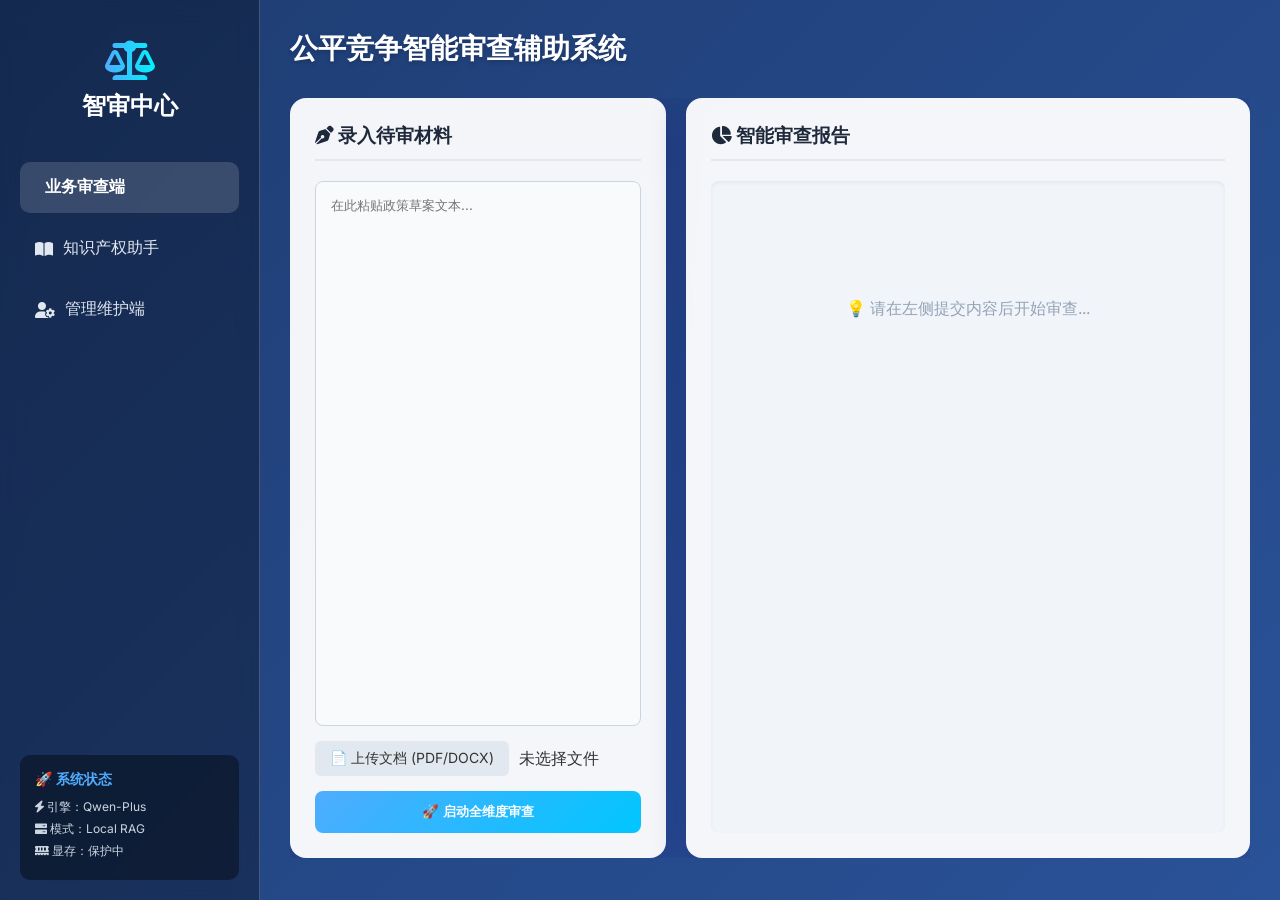
==== templates/index.html @ 761a1062 "initial commit" ====
<!DOCTYPE html>
<html lang="zh-CN">
<head>
    <meta charset="UTF-8">
    <meta name="viewport" content="width=device-width, initial-scale=1.0">
    <title>公平竞争智能审查系统</title>
    <link href="https://cdnjs.cloudflare.com/ajax/libs/font-awesome/6.0.0/css/all.min.css" rel="stylesheet">
    <link rel="stylesheet" href="/static/css/style.css">
</head>
<body>

    <div class="app-container">
        <aside class="sidebar">
            <div class="logo-area">
                <i class="fa-solid fa-scale-balanced"></i>
                <h2>智审中心</h2>
            </div>

            <nav class="nav-menu">
                <button class="nav-item active" onclick="switchTab('audit-panel')">
                    <i class="fa-solid fa-shield-halved"></i> 业务审查端
                </button>
                <button class="nav-item" onclick="switchTab('ip-panel')">
                    <i class="fa-solid fa-book-open"></i> 知识产权助手
                </button>
                <button class="nav-item" onclick="switchTab('admin-panel')">
                    <i class="fa-solid fa-user-gear"></i> 管理维护端
                </button>
            </nav>

            <div class="status-card">
                <h3>🚀 系统状态</h3>
                <p><i class="fa-solid fa-bolt"></i> 引擎：Qwen-Plus</p>
                <p><i class="fa-solid fa-server"></i> 模式：Local RAG</p>
                <p><i class="fa-solid fa-memory"></i> 显存：保护中</p>
            </div>
        </aside>

        <main class="main-content">
            <header>
                <h1>公平竞争智能审查辅助系统</h1>
            </header>

            <section id="audit-panel" class="panel active">
                <div class="split-view">
                    <div class="card input-card">
                        <h3><i class="fa-solid fa-pen-nib"></i> 录入待审材料</h3>
                        <textarea id="audit-text" placeholder="在此粘贴政策草案文本..."></textarea>
                        <div class="file-upload-wrapper">
                            <label for="audit-file">📄 上传文档 (PDF/DOCX)</label>
                            <input type="file" id="audit-file" accept=".pdf,.docx">
                            <span id="file-name-display">未选择文件</span>
                        </div>
                        <button class="action-btn" onclick="startAudit()">🚀 启动全维度审查</button>
                    </div>

                    <div class="card output-card">
                        <h3><i class="fa-solid fa-chart-pie"></i> 智能审查报告</h3>
                        <div id="audit-result" class="result-box">
                            <div class="placeholder-text">💡 请在左侧提交内容后开始审查...</div>
                        </div>
                    </div>
                </div>
            </section>

            <section id="ip-panel" class="panel">
                <div class="card chat-card">
                    <h3><i class="fa-solid fa-comments"></i> 知识产权 AI 顾问</h3>
                    <div id="chat-history" class="chat-box"></div>
                    <div class="chat-input-area">
                        <input type="text" id="ip-query" placeholder="输入专利或商标疑问...">
                        <button onclick="sendIpQuery()"><i class="fa-solid fa-paper-plane"></i></button>
                    </div>
                </div>
            </section>

            <section id="admin-panel" class="panel">
                <div id="login-view" class="card login-card">
                    <h3>🔐 管理员验证</h3>
                    <input type="password" id="admin-pwd" placeholder="请输入管理员密码">
                    <button class="action-btn" onclick="adminLogin()">解锁权限</button>
                </div>

                <div id="admin-view" class="split-view hidden">
                    <div class="card admin-card-layout">
                        <h3>📥 规则库更新</h3>

                        <div id="drop-area" class="upload-zone">
                            <i class="fa-solid fa-cloud-arrow-up"></i>
                            <p>点击此处 或 将文件拖拽至此</p>
                            <p class="sub-text">支持 .txt .pdf .docx</p>
                            <input type="file" id="rule-files" multiple hidden>
                        </div>

                        <div id="file-preview" class="file-preview-list"></div>

                        <button class="action-btn bottom-btn" onclick="uploadRules()">开始向量化入库</button>
                    </div>

                    <div class="card">
                        <h3>📂 现有规则清单</h3>
                        <ul id="rule-list" class="list-group">
                            </ul>
                    </div>
                </div>
            </section>
        </main>
    </div>

    <script src="/static/js/script.js"></script>
</body>
</html>
---- static/css/style.css ----
@import url('https://fonts.googleapis.com/css2?family=Inter:wght@300;400;600;800&display=swap');

:root {
    --primary-color: #4facfe;
    --secondary-color: #00f2fe;
    --glass-bg: rgba(255, 255, 255, 0.1);
    --glass-border: rgba(255, 255, 255, 0.2);
    --text-light: #ffffff;
    --text-dim: #e2e8f0;
    --card-bg: rgba(255, 255, 255, 0.95);
    --card-shadow: 0 8px 32px 0 rgba(31, 38, 135, 0.37);
}

* {
    box-sizing: border-box;
    margin: 0;
    padding: 0;
}

body {
    font-family: 'Inter', sans-serif;
    /* 核心背景：深邃科技蓝渐变 */
    background: linear-gradient(135deg, #1e3c72 0%, #2a5298 100%);
    height: 100vh;
    color: #333;
    overflow: hidden;
}

/* 布局容器 */
.app-container {
    display: flex;
    height: 100vh;
    width: 100vw;
}

/* --- 侧边栏 --- */
.sidebar {
    width: 260px;
    background: rgba(0, 0, 0, 0.3);
    backdrop-filter: blur(10px);
    border-right: 1px solid var(--glass-border);
    padding: 20px;
    display: flex;
    flex-direction: column;
    color: white;
}

.logo-area {
    text-align: center;
    margin-bottom: 40px;
    padding-top: 20px;
}

.logo-area i {
    font-size: 40px;
    background: linear-gradient(to right, var(--primary-color), var(--secondary-color));
    -webkit-background-clip: text;
    -webkit-text-fill-color: transparent;
    margin-bottom: 10px;
}

.nav-menu {
    flex: 1;
}

.nav-item {
    width: 100%;
    background: transparent;
    border: none;
    color: var(--text-dim);
    padding: 15px;
    text-align: left;
    font-size: 16px;
    cursor: pointer;
    border-radius: 10px;
    transition: all 0.3s;
    margin-bottom: 10px;
    display: flex;
    align-items: center;
    gap: 10px;
}

.nav-item:hover, .nav-item.active {
    background: rgba(255, 255, 255, 0.15);
    color: white;
    font-weight: 600;
}

.status-card {
    background: rgba(0, 0, 0, 0.4);
    padding: 15px;
    border-radius: 10px;
    font-size: 12px;
    color: #cbd5e1;
}

.status-card h3 {
    margin-bottom: 10px;
    color: var(--primary-color);
}

.status-card p {
    margin-bottom: 5px;
}

/* --- 主内容区 --- */
.main-content {
    flex: 1;
    padding: 30px;
    overflow-y: auto;
    position: relative;
}

header h1 {
    color: white;
    font-size: 28px;
    margin-bottom: 30px;
    text-shadow: 0 2px 4px rgba(0,0,0,0.2);
}

/* 面板切换逻辑 */
.panel {
    display: none;
    animation: fadeIn 0.5s ease;
}

.panel.active {
    display: block;
}

@keyframes fadeIn {
    from { opacity: 0; transform: translateY(10px); }
    to { opacity: 1; transform: translateY(0); }
}

/* --- 卡片通用样式 --- */
.card {
    background: var(--card-bg);
    border-radius: 16px;
    padding: 25px;
    box-shadow: var(--card-shadow);
    display: flex;
    flex-direction: column;
    /* 关键修复：卡片填满父容器，且不允许内容撑大卡片 */
    height: 100%;
    overflow: hidden;
}

.card h3 {
    margin-bottom: 20px;
    color: #1e293b;
    border-bottom: 2px solid #e2e8f0;
    padding-bottom: 10px;
    flex-shrink: 0; /* 防止标题被压缩 */
}

/* --- 业务审查界面 --- */
.split-view {
    display: grid;
    grid-template-columns: 4fr 6fr;
    gap: 20px;
    /* 关键修复：定死高度，留出顶部空间 (100vh - 头部高度) */
    height: calc(100vh - 140px);
    overflow: hidden;
}

/* 左侧输入区修复 */
.input-card textarea {
    width: 100%;
    flex: 1; /* 自动填满剩余高度 */
    border: 1px solid #cbd5e1;
    border-radius: 8px;
    padding: 15px;
    font-family: inherit;
    resize: none; /* 禁止拖动大小 */
    margin-bottom: 15px;
    background: #f8fafc;
    overflow-y: auto; /* 开启滚动 */
}

textarea:focus {
    outline: 2px solid var(--primary-color);
}

.file-upload-wrapper {
    margin-bottom: 15px;
    display: flex;
    align-items: center;
    gap: 10px;
    flex-shrink: 0;
}

input[type="file"] {
    display: none;
}

label[for="audit-file"] {
    background: #e2e8f0;
    padding: 8px 15px;
    border-radius: 6px;
    cursor: pointer;
    font-size: 14px;
    transition: background 0.2s;
}

label[for="audit-file"]:hover {
    background: #cbd5e1;
}

.action-btn {
    background: linear-gradient(135deg, var(--primary-color), #00c6ff);
    color: white;
    border: none;
    padding: 12px;
    border-radius: 8px;
    font-weight: 600;
    cursor: pointer;
    transition: transform 0.2s;
    width: 100%;
    flex-shrink: 0;
}

.action-btn:hover {
    transform: translateY(-2px);
    box-shadow: 0 4px 12px rgba(79, 172, 254, 0.4);
}

.action-btn:disabled {
    background: #cbd5e1;
    cursor: not-allowed;
    transform: none;
}

/* 右侧结果框修复 */
.result-box {
    flex: 1; /* 自动填满剩余高度 */
    overflow-y: auto; /* 关键：开启内部滚动 */
    line-height: 1.6;
    color: #334155;
    background: #f1f5f9;
    padding: 15px;
    border-radius: 8px;
    box-shadow: inset 0 2px 4px rgba(0,0,0,0.05);
}

.placeholder-text {
    text-align: center;
    color: #94a3b8;
    margin-top: 100px;
}

/* --- 聊天窗口 --- */
.chat-card {
    height: calc(100vh - 120px);
}

.chat-box {
    flex: 1;
    overflow-y: auto;
    border: 1px solid #e2e8f0;
    border-radius: 8px;
    margin-bottom: 15px;
    padding: 15px;
    background: #fff;
}

.chat-input-area {
    display: flex;
    gap: 10px;
    flex-shrink: 0;
}

.chat-input-area input {
    flex: 1;
    padding: 12px;
    border: 1px solid #cbd5e1;
    border-radius: 8px;
}

.message {
    margin-bottom: 10px;
    padding: 10px;
    border-radius: 8px;
    max-width: 80%;
}

.msg-user {
    background: #dbeafe;
    margin-left: auto;
    text-align: right;
}

.msg-ai {
    background: #f1f5f9;
    margin-right: auto;
}

/* --- 管理端 --- */
.login-card {
    max-width: 400px;
    margin: 50px auto;
    height: auto;
    overflow: visible; /* 登录框不需要隐藏溢出 */
}

.login-card input {
    margin-bottom: 20px;
    padding: 12px;
    border: 1px solid #cbd5e1;
    border-radius: 8px;
    width: 100%;
}

.hidden {
    display: none !important;
}

.list-group {
    list-style: none;
    overflow-y: auto;
    flex: 1;
}
.list-group li {
    padding: 10px;
    border-bottom: 1px solid #eee;
    color: #475569;
    display: flex;
    justify-content: space-between;
    align-items: center;
}
.list-group li span {
    flex: 1;
}

.delete-btn {
    background: #fee2e2;
    color: #dc2626;
    border: none;
    padding: 6px 10px;
    border-radius: 4px;
    cursor: pointer;
    transition: all 0.2s;
    margin-left: 10px;
}

.delete-btn:hover {
    background: #dc2626;
    color: white;
}

/* --- 管理端布局修复 --- */
.admin-card-layout {
    display: flex;
    flex-direction: column;
    height: 100%;
}

.bottom-btn {
    margin-top: auto;
}

/* 拖拽上传区美化 */
.upload-zone {
    border: 2px dashed #cbd5e1;
    border-radius: 12px;
    padding: 40px 20px;
    text-align: center;
    cursor: pointer;
    background: rgba(248, 250, 252, 0.5);
    transition: all 0.3s ease;
    margin-bottom: 20px;
    flex-shrink: 0;
}

.upload-zone:hover, .upload-zone.highlight {
    border-color: var(--primary-color);
    background: rgba(79, 172, 254, 0.1);
    transform: scale(1.02);
}

.upload-zone i {
    font-size: 48px;
    color: #94a3b8;
    margin-bottom: 15px;
}

.upload-zone p {
    color: #475569;
    font-weight: 600;
}

.upload-zone .sub-text {
    font-size: 12px;
    color: #94a3b8;
    margin-top: 5px;
    font-weight: normal;
}

.file-preview-list {
    flex: 1; /* 剩余空间给列表 */
    overflow-y: auto;
    margin-bottom: 15px;
    min-height: 50px; /* 最小高度 */
}

.file-tag {
    background: #e2e8f0;
    padding: 5px 10px;
    margin: 5px 0;
    border-radius: 4px;
    font-size: 13px;
    color: #334155;
    display: flex;
    align-items: center;
    gap: 8px;
}
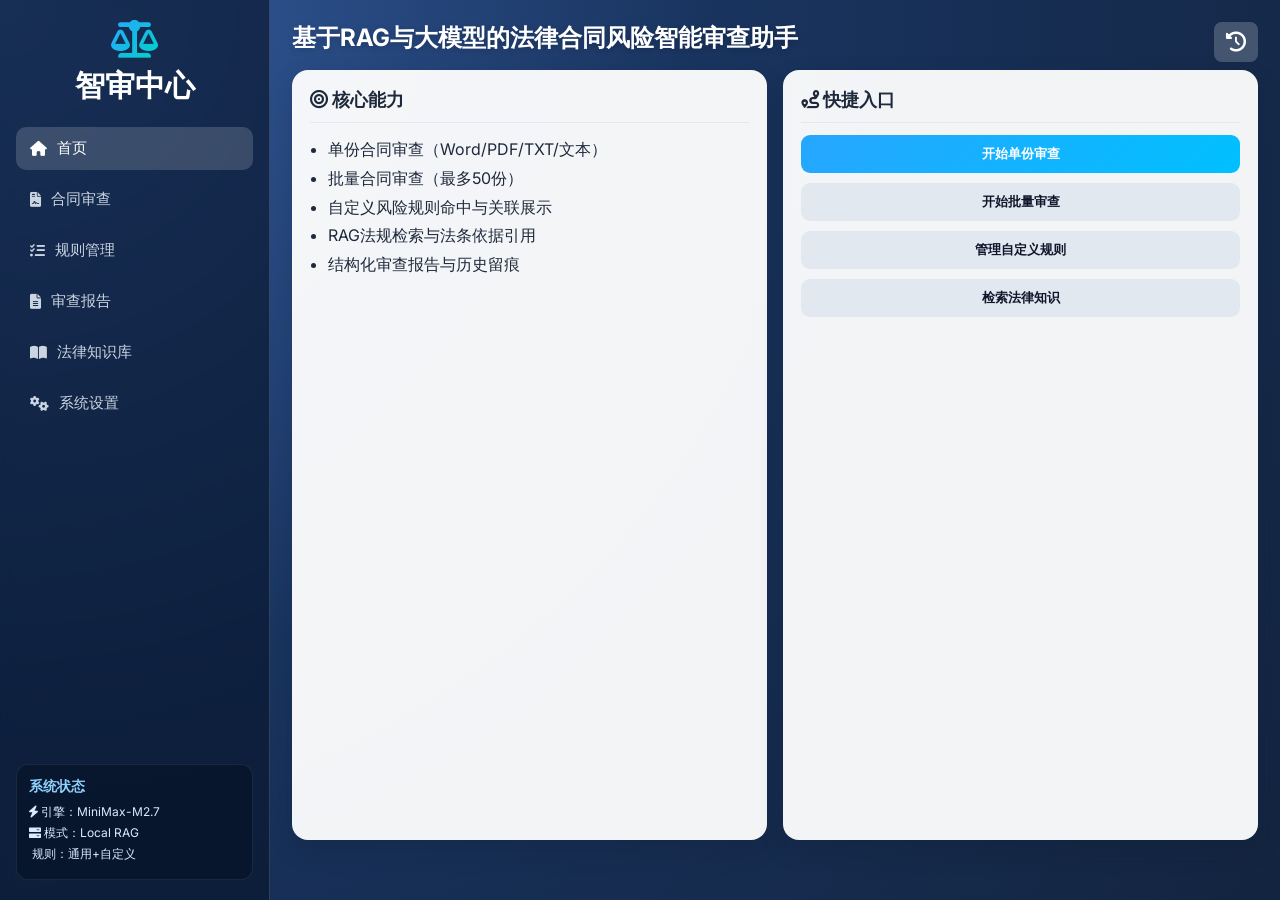
==== commit 3e05fa1b: "initial commit: 法律合同风险审查系统基础架构" ====
--- a/templates/index.html
+++ b/templates/index.html
@@ -3,110 +3,229 @@
 <head>
     <meta charset="UTF-8">
     <meta name="viewport" content="width=device-width, initial-scale=1.0">
-    <title>公平竞争智能审查系统</title>
+    <title>法律合同风险智能审查助手</title>
     <link href="https://cdnjs.cloudflare.com/ajax/libs/font-awesome/6.0.0/css/all.min.css" rel="stylesheet">
     <link rel="stylesheet" href="/static/css/style.css">
 </head>
 <body>
-
-    <div class="app-container">
-        <aside class="sidebar">
-            <div class="logo-area">
-                <i class="fa-solid fa-scale-balanced"></i>
-                <h2>智审中心</h2>
-            </div>
-
-            <nav class="nav-menu">
-                <button class="nav-item active" onclick="switchTab('audit-panel')">
-                    <i class="fa-solid fa-shield-halved"></i> 业务审查端
-                </button>
-                <button class="nav-item" onclick="switchTab('ip-panel')">
-                    <i class="fa-solid fa-book-open"></i> 知识产权助手
-                </button>
-                <button class="nav-item" onclick="switchTab('admin-panel')">
-                    <i class="fa-solid fa-user-gear"></i> 管理维护端
-                </button>
-            </nav>
-
-            <div class="status-card">
-                <h3>🚀 系统状态</h3>
-                <p><i class="fa-solid fa-bolt"></i> 引擎：Qwen-Plus</p>
-                <p><i class="fa-solid fa-server"></i> 模式：Local RAG</p>
-                <p><i class="fa-solid fa-memory"></i> 显存：保护中</p>
-            </div>
-        </aside>
-
-        <main class="main-content">
-            <header>
-                <h1>公平竞争智能审查辅助系统</h1>
-            </header>
-
-            <section id="audit-panel" class="panel active">
-                <div class="split-view">
-                    <div class="card input-card">
-                        <h3><i class="fa-solid fa-pen-nib"></i> 录入待审材料</h3>
-                        <textarea id="audit-text" placeholder="在此粘贴政策草案文本..."></textarea>
-                        <div class="file-upload-wrapper">
-                            <label for="audit-file">📄 上传文档 (PDF/DOCX)</label>
-                            <input type="file" id="audit-file" accept=".pdf,.docx">
-                            <span id="file-name-display">未选择文件</span>
-                        </div>
-                        <button class="action-btn" onclick="startAudit()">🚀 启动全维度审查</button>
-                    </div>
-
-                    <div class="card output-card">
-                        <h3><i class="fa-solid fa-chart-pie"></i> 智能审查报告</h3>
-                        <div id="audit-result" class="result-box">
-                            <div class="placeholder-text">💡 请在左侧提交内容后开始审查...</div>
-                        </div>
-                    </div>
-                </div>
-            </section>
-
-            <section id="ip-panel" class="panel">
-                <div class="card chat-card">
-                    <h3><i class="fa-solid fa-comments"></i> 知识产权 AI 顾问</h3>
-                    <div id="chat-history" class="chat-box"></div>
-                    <div class="chat-input-area">
-                        <input type="text" id="ip-query" placeholder="输入专利或商标疑问...">
-                        <button onclick="sendIpQuery()"><i class="fa-solid fa-paper-plane"></i></button>
-                    </div>
-                </div>
-            </section>
-
-            <section id="admin-panel" class="panel">
-                <div id="login-view" class="card login-card">
-                    <h3>🔐 管理员验证</h3>
-                    <input type="password" id="admin-pwd" placeholder="请输入管理员密码">
-                    <button class="action-btn" onclick="adminLogin()">解锁权限</button>
-                </div>
-
-                <div id="admin-view" class="split-view hidden">
-                    <div class="card admin-card-layout">
-                        <h3>📥 规则库更新</h3>
-
-                        <div id="drop-area" class="upload-zone">
-                            <i class="fa-solid fa-cloud-arrow-up"></i>
-                            <p>点击此处 或 将文件拖拽至此</p>
-                            <p class="sub-text">支持 .txt .pdf .docx</p>
-                            <input type="file" id="rule-files" multiple hidden>
-                        </div>
-
-                        <div id="file-preview" class="file-preview-list"></div>
-
-                        <button class="action-btn bottom-btn" onclick="uploadRules()">开始向量化入库</button>
-                    </div>
-
-                    <div class="card">
-                        <h3>📂 现有规则清单</h3>
-                        <ul id="rule-list" class="list-group">
-                            </ul>
-                    </div>
-                </div>
-            </section>
-        </main>
-    </div>
-
-    <script src="/static/js/script.js"></script>
+<div class="app-container">
+    <aside class="sidebar">
+        <div class="logo-area">
+            <i class="fa-solid fa-scale-balanced"></i>
+            <h2>智审中心</h2>
+        </div>
+
+        <nav class="nav-menu">
+            <button class="nav-item active" data-panel="home-panel" onclick="switchTab('home-panel', this)">
+                <i class="fa-solid fa-house"></i> 首页
+            </button>
+            <button class="nav-item" data-panel="audit-panel" onclick="switchTab('audit-panel', this)">
+                <i class="fa-solid fa-file-contract"></i> 合同审查
+            </button>
+            <button class="nav-item" data-panel="rules-panel" onclick="switchTab('rules-panel', this)">
+                <i class="fa-solid fa-list-check"></i> 规则管理
+            </button>
+            <button class="nav-item" data-panel="report-panel" onclick="switchTab('report-panel', this)">
+                <i class="fa-solid fa-file-lines"></i> 审查报告
+            </button>
+            <button class="nav-item" data-panel="knowledge-panel" onclick="switchTab('knowledge-panel', this)">
+                <i class="fa-solid fa-book-open"></i> 法律知识库
+            </button>
+            <button class="nav-item" data-panel="settings-panel" onclick="switchTab('settings-panel', this)">
+                <i class="fa-solid fa-gears"></i> 系统设置
+            </button>
+        </nav>
+
+        <div class="status-card">
+            <h3>系统状态</h3>
+            <p><i class="fa-solid fa-bolt"></i> 引擎：MiniMax-M2.7</p>
+            <p><i class="fa-solid fa-server"></i> 模式：Local RAG</p>
+            <p><i class="fa-solid fa-shield-halved"></i> 规则：通用+自定义</p>
+        </div>
+    </aside>
+
+    <main class="main-content">
+        <header class="main-header">
+            <h1>基于RAG与大模型的法律合同风险智能审查助手</h1>
+            <a href="/history" class="history-icon" title="审查历史"><i class="fa-solid fa-clock-rotate-left"></i></a>
+        </header>
+
+        <section id="home-panel" class="panel active">
+            <div class="home-grid">
+                <div class="card">
+                    <h3><i class="fa-solid fa-bullseye"></i> 核心能力</h3>
+                    <ul class="plain-list">
+                        <li>单份合同审查（Word/PDF/TXT/文本）</li>
+                        <li>批量合同审查（最多50份）</li>
+                        <li>自定义风险规则命中与关联展示</li>
+                        <li>RAG法规检索与法条依据引用</li>
+                        <li>结构化审查报告与历史留痕</li>
+                    </ul>
+                </div>
+                <div class="card">
+                    <h3><i class="fa-solid fa-route"></i> 快捷入口</h3>
+                    <div class="quick-actions">
+                        <button class="action-btn" onclick="switchTabById('audit-panel')">开始单份审查</button>
+                        <button class="action-btn ghost" onclick="switchTabById('audit-panel'); focusBatch();">开始批量审查</button>
+                        <button class="action-btn ghost" onclick="switchTabById('rules-panel')">管理自定义规则</button>
+                        <button class="action-btn ghost" onclick="switchTabById('knowledge-panel')">检索法律知识</button>
+                    </div>
+                </div>
+            </div>
+        </section>
+
+        <section id="audit-panel" class="panel">
+            <div class="split-view tri">
+                <div class="card input-card">
+                    <h3><i class="fa-solid fa-pen-nib"></i> 单份合同审查</h3>
+                    <textarea id="audit-text" placeholder="粘贴待审文本..."></textarea>
+                    <div class="file-upload-wrapper">
+                        <label for="audit-file">上传文档 (PDF/DOCX/TXT)</label>
+                        <input type="file" id="audit-file" accept=".pdf,.docx,.txt">
+                        <span id="file-name-display">未选择文件</span>
+                        <button type="button" id="clear-file-btn" class="clear-file-btn hidden" onclick="clearSelectedFile()"><i class="fa-solid fa-xmark"></i></button>
+                    </div>
+                    <button class="action-btn" onclick="startAudit()">启动单份审查</button>
+                </div>
+
+                <div class="card input-card" id="batch-anchor">
+                    <h3><i class="fa-solid fa-layer-group"></i> 批量合同审查</h3>
+                    <textarea id="batch-texts" placeholder="可粘贴多份文本，使用空行分隔。"></textarea>
+                    <div class="file-upload-wrapper">
+                        <label for="batch-files">上传多份文档</label>
+                        <input type="file" id="batch-files" accept=".pdf,.docx,.txt" multiple>
+                        <span id="batch-file-name-display">未选择文件</span>
+                        <button type="button" id="clear-batch-files-btn" class="clear-file-btn hidden" onclick="clearBatchFiles()"><i class="fa-solid fa-xmark"></i></button>
+                    </div>
+                    <div id="batch-file-preview" class="file-preview-list">
+                        <div class="placeholder-text">可多次选择文件，系统会累计加入本次批量任务。</div>
+                    </div>
+                    <button class="action-btn" onclick="startBatchAudit()">启动批量审查</button>
+                </div>
+
+                <div class="card output-card">
+                    <h3><i class="fa-solid fa-chart-pie"></i> 审查结果</h3>
+                    <div id="audit-result" class="result-box">
+                        <div class="placeholder-text">请提交内容后开始审查...</div>
+                    </div>
+                </div>
+            </div>
+        </section>
+
+        <section id="rules-panel" class="panel">
+            <div class="split-view">
+                <div class="card">
+                    <h3><i class="fa-solid fa-plus"></i> 自定义风险规则</h3>
+                    <input type="hidden" id="custom-rule-id">
+                    <input class="text-input" id="custom-rule-name" placeholder="规则名称">
+                    <select class="text-input" id="custom-rule-level">
+                        <option value="高">高</option>
+                        <option value="中" selected>中</option>
+                        <option value="低">低</option>
+                    </select>
+                    <input class="text-input" id="custom-rule-contract-type" placeholder="合同类型（如：购销合同）">
+                    <textarea id="custom-rule-desc" placeholder="规则描述"></textarea>
+                    <input class="text-input" id="custom-rule-keywords" placeholder="关键词（用英文逗号分隔）">
+                    <div class="btn-row">
+                        <button class="action-btn" onclick="saveCustomRule()">保存规则</button>
+                        <button class="action-btn ghost" onclick="resetCustomRuleForm()">重置</button>
+                    </div>
+                </div>
+
+                <div class="card">
+                    <h3><i class="fa-solid fa-list"></i> 规则列表</h3>
+                    <ul id="custom-rule-list" class="list-group"></ul>
+                </div>
+            </div>
+
+            <div class="split-view">
+                <div class="card admin-card-layout">
+                    <h3><i class="fa-solid fa-database"></i> 法规规则库上传</h3>
+                    <div id="drop-area" class="upload-zone">
+                        <i class="fa-solid fa-cloud-arrow-up"></i>
+                        <p>点击或拖拽文件上传</p>
+                        <p class="sub-text">支持 .txt .pdf .docx</p>
+                        <input type="file" id="rule-files" multiple hidden>
+                    </div>
+                    <div id="file-preview" class="file-preview-list"></div>
+                    <button class="action-btn bottom-btn" onclick="uploadRules()">开始入库</button>
+                </div>
+
+                <div class="card">
+                    <h3><i class="fa-solid fa-folder-open"></i> 已入库法规清单</h3>
+                    <ul id="rule-list" class="list-group"></ul>
+                </div>
+            </div>
+        </section>
+
+        <section id="report-panel" class="panel">
+            <div class="split-view">
+                <div class="card">
+                    <h3><i class="fa-solid fa-clock-rotate-left"></i> 最近审查记录</h3>
+                    <div class="btn-row">
+                        <button class="action-btn ghost" onclick="reloadHistoryMini()">刷新</button>
+                        <button class="action-btn ghost" onclick="clearHistoryMini()">清空记录</button>
+                    </div>
+                    <ul id="history-mini-list" class="list-group"></ul>
+                </div>
+                <div class="card">
+                    <h3><i class="fa-solid fa-file-export"></i> 报告输出</h3>
+                    <div class="btn-row">
+                        <button class="action-btn" onclick="exportLatestDocx()">导出Word</button>
+                        <button class="action-btn ghost" onclick="exportLatestPdf()">导出PDF</button>
+                    </div>
+                    <div id="report-preview" class="result-box">
+                        <div class="placeholder-text">完成一次审查后，这里显示最新报告预览。</div>
+                    </div>
+                </div>
+            </div>
+        </section>
+
+        <section id="knowledge-panel" class="panel">
+            <div class="card chat-card">
+                <h3><i class="fa-solid fa-gavel"></i> 法律知识检索</h3>
+                <div class="chat-input-area">
+                    <input type="text" id="knowledge-query" placeholder="输入关键词，例如：市场准入、行政垄断、数据出境">
+                    <button onclick="searchKnowledge()"><i class="fa-solid fa-magnifying-glass"></i></button>
+                </div>
+                <div id="knowledge-result" class="result-box"></div>
+            </div>
+        </section>
+
+        <section id="settings-panel" class="panel">
+            <div class="card" style="max-width: 860px;">
+                <h3><i class="fa-solid fa-sliders"></i> 系统参数设置</h3>
+                <label class="field-label">速度优先级</label>
+                <select id="setting-speed-mode" class="text-input">
+                    <option value="fast">fast</option>
+                    <option value="balanced">balanced</option>
+                    <option value="deep">deep</option>
+                </select>
+
+                <label class="field-label">高风险阈值 (0-1)</label>
+                <input id="setting-high" class="text-input" type="number" min="0" max="1" step="0.01">
+
+                <label class="field-label">中风险阈值 (0-1)</label>
+                <input id="setting-medium" class="text-input" type="number" min="0" max="1" step="0.01">
+
+                <label class="field-label">本地审查模式</label>
+                <select id="setting-local" class="text-input">
+                    <option value="true">开启</option>
+                    <option value="false">关闭</option>
+                </select>
+
+                <label class="field-label">临时数据保留天数</label>
+                <input id="setting-retain-days" class="text-input" type="number" min="1" max="365" step="1">
+
+                <div class="btn-row">
+                    <button class="action-btn" onclick="saveSettings()">保存设置</button>
+                    <button class="action-btn ghost" onclick="loadSettings()">重新加载</button>
+                </div>
+            </div>
+        </section>
+    </main>
+</div>
+
+<script src="/static/js/script.js"></script>
 </body>
-</html>+</html>
--- a/static/css/style.css
+++ b/static/css/style.css
@@ -1,14 +1,11 @@
-@import url('https://fonts.googleapis.com/css2?family=Inter:wght@300;400;600;800&display=swap');
+@import url('https://fonts.googleapis.com/css2?family=Inter:wght@400;500;700;800&display=swap');
 
 :root {
-    --primary-color: #4facfe;
-    --secondary-color: #00f2fe;
-    --glass-bg: rgba(255, 255, 255, 0.1);
-    --glass-border: rgba(255, 255, 255, 0.2);
-    --text-light: #ffffff;
-    --text-dim: #e2e8f0;
+    --primary-color: #27a6ff;
+    --secondary-color: #00d3c7;
     --card-bg: rgba(255, 255, 255, 0.95);
-    --card-shadow: 0 8px 32px 0 rgba(31, 38, 135, 0.37);
+    --card-shadow: 0 10px 24px rgba(15, 23, 42, 0.2);
+    --text-dim: #cbd5e1;
 }
 
 * {
@@ -19,48 +16,49 @@
 
 body {
     font-family: 'Inter', sans-serif;
-    /* 核心背景：深邃科技蓝渐变 */
-    background: linear-gradient(135deg, #1e3c72 0%, #2a5298 100%);
+    background: radial-gradient(circle at 0% 0%, #365ea2, #19345f 45%, #13243f);
+    color: #1e293b;
     height: 100vh;
-    color: #333;
     overflow: hidden;
 }
 
-/* 布局容器 */
 .app-container {
     display: flex;
     height: 100vh;
     width: 100vw;
 }
 
-/* --- 侧边栏 --- */
 .sidebar {
-    width: 260px;
-    background: rgba(0, 0, 0, 0.3);
-    backdrop-filter: blur(10px);
-    border-right: 1px solid var(--glass-border);
-    padding: 20px;
+    width: 270px;
+    background: rgba(8, 22, 45, 0.65);
+    border-right: 1px solid rgba(255, 255, 255, 0.15);
+    backdrop-filter: blur(6px);
+    padding: 20px 16px;
     display: flex;
     flex-direction: column;
-    color: white;
+    color: #fff;
 }
 
 .logo-area {
     text-align: center;
-    margin-bottom: 40px;
-    padding-top: 20px;
+    margin-bottom: 20px;
 }
 
 .logo-area i {
-    font-size: 40px;
-    background: linear-gradient(to right, var(--primary-color), var(--secondary-color));
+    font-size: 38px;
+    background: linear-gradient(135deg, var(--primary-color), var(--secondary-color));
     -webkit-background-clip: text;
     -webkit-text-fill-color: transparent;
-    margin-bottom: 10px;
+}
+
+.logo-area h2 {
+    margin-top: 8px;
+    font-size: 30px;
 }
 
 .nav-menu {
     flex: 1;
+    overflow-y: auto;
 }
 
 .nav-item {
@@ -68,251 +66,215 @@
     background: transparent;
     border: none;
     color: var(--text-dim);
-    padding: 15px;
+    padding: 12px 14px;
     text-align: left;
-    font-size: 16px;
+    font-size: 15px;
     cursor: pointer;
     border-radius: 10px;
-    transition: all 0.3s;
-    margin-bottom: 10px;
+    transition: all 0.2s;
+    margin-bottom: 8px;
     display: flex;
     align-items: center;
     gap: 10px;
 }
 
-.nav-item:hover, .nav-item.active {
-    background: rgba(255, 255, 255, 0.15);
+.nav-item:hover,
+.nav-item.active {
+    background: rgba(255, 255, 255, 0.16);
+    color: #fff;
+}
+
+.status-card {
+    background: rgba(5, 15, 32, 0.5);
+    border: 1px solid rgba(255, 255, 255, 0.08);
+    border-radius: 12px;
+    padding: 12px;
+    font-size: 12px;
+    color: #dbeafe;
+}
+
+.status-card h3 {
+    margin-bottom: 8px;
+    color: #8fd2ff;
+}
+
+.status-card p {
+    margin: 4px 0;
+}
+
+.main-content {
+    flex: 1;
+    padding: 22px;
+    overflow-y: auto;
+}
+
+.main-header {
+    position: relative;
+    margin-bottom: 16px;
+}
+
+.main-header h1 {
+    color: #fff;
+    font-size: 24px;
+    text-shadow: 0 2px 6px rgba(0, 0, 0, 0.2);
+    padding-right: 60px;
+}
+
+.history-icon {
+    position: absolute;
+    right: 0;
+    top: 0;
     color: white;
-    font-weight: 600;
-}
-
-.status-card {
-    background: rgba(0, 0, 0, 0.4);
-    padding: 15px;
-    border-radius: 10px;
-    font-size: 12px;
-    color: #cbd5e1;
-}
-
-.status-card h3 {
-    margin-bottom: 10px;
-    color: var(--primary-color);
-}
-
-.status-card p {
-    margin-bottom: 5px;
-}
-
-/* --- 主内容区 --- */
-.main-content {
-    flex: 1;
-    padding: 30px;
-    overflow-y: auto;
-    position: relative;
-}
-
-header h1 {
-    color: white;
-    font-size: 28px;
-    margin-bottom: 30px;
-    text-shadow: 0 2px 4px rgba(0,0,0,0.2);
-}
-
-/* 面板切换逻辑 */
+    font-size: 20px;
+    padding: 8px 12px;
+    background: rgba(255, 255, 255, 0.2);
+    border-radius: 8px;
+    text-decoration: none;
+}
+
 .panel {
     display: none;
-    animation: fadeIn 0.5s ease;
 }
 
 .panel.active {
     display: block;
 }
 
-@keyframes fadeIn {
-    from { opacity: 0; transform: translateY(10px); }
-    to { opacity: 1; transform: translateY(0); }
-}
-
-/* --- 卡片通用样式 --- */
+.home-grid {
+    display: grid;
+    grid-template-columns: 1fr 1fr;
+    gap: 16px;
+    height: calc(100vh - 130px);
+}
+
+.split-view {
+    display: grid;
+    grid-template-columns: 1fr 1fr;
+    gap: 16px;
+    margin-bottom: 16px;
+}
+
+.split-view.tri {
+    grid-template-columns: 1fr 1fr 1.3fr;
+    height: calc(100vh - 130px);
+}
+
 .card {
     background: var(--card-bg);
     border-radius: 16px;
-    padding: 25px;
     box-shadow: var(--card-shadow);
+    padding: 18px;
     display: flex;
     flex-direction: column;
-    /* 关键修复：卡片填满父容器，且不允许内容撑大卡片 */
-    height: 100%;
     overflow: hidden;
 }
 
 .card h3 {
-    margin-bottom: 20px;
-    color: #1e293b;
-    border-bottom: 2px solid #e2e8f0;
+    font-size: 18px;
+    margin-bottom: 12px;
+    border-bottom: 1px solid #e2e8f0;
     padding-bottom: 10px;
-    flex-shrink: 0; /* 防止标题被压缩 */
-}
-
-/* --- 业务审查界面 --- */
-.split-view {
+}
+
+.plain-list {
+    padding-left: 18px;
+    line-height: 1.8;
+}
+
+.quick-actions {
     display: grid;
-    grid-template-columns: 4fr 6fr;
-    gap: 20px;
-    /* 关键修复：定死高度，留出顶部空间 (100vh - 头部高度) */
-    height: calc(100vh - 140px);
-    overflow: hidden;
-}
-
-/* 左侧输入区修复 */
-.input-card textarea {
+    gap: 10px;
+}
+
+textarea,
+.text-input {
     width: 100%;
-    flex: 1; /* 自动填满剩余高度 */
     border: 1px solid #cbd5e1;
     border-radius: 8px;
-    padding: 15px;
+    padding: 11px 12px;
     font-family: inherit;
-    resize: none; /* 禁止拖动大小 */
-    margin-bottom: 15px;
     background: #f8fafc;
-    overflow-y: auto; /* 开启滚动 */
-}
-
-textarea:focus {
-    outline: 2px solid var(--primary-color);
+    margin-bottom: 10px;
+}
+
+textarea {
+    resize: none;
+    min-height: 120px;
+}
+
+.input-card textarea {
+    flex: 1;
 }
 
 .file-upload-wrapper {
-    margin-bottom: 15px;
     display: flex;
     align-items: center;
     gap: 10px;
-    flex-shrink: 0;
-}
-
-input[type="file"] {
+    margin-bottom: 12px;
+    flex-wrap: wrap;
+}
+
+input[type='file'] {
     display: none;
 }
 
-label[for="audit-file"] {
+label[for='audit-file'],
+label[for='batch-files'] {
     background: #e2e8f0;
-    padding: 8px 15px;
-    border-radius: 6px;
+    border-radius: 8px;
+    padding: 8px 12px;
     cursor: pointer;
     font-size: 14px;
-    transition: background 0.2s;
-}
-
-label[for="audit-file"]:hover {
-    background: #cbd5e1;
 }
 
 .action-btn {
-    background: linear-gradient(135deg, var(--primary-color), #00c6ff);
-    color: white;
     border: none;
-    padding: 12px;
-    border-radius: 8px;
+    border-radius: 9px;
+    padding: 10px 14px;
+    background: linear-gradient(135deg, var(--primary-color), #00c0ff);
+    color: #fff;
+    cursor: pointer;
     font-weight: 600;
-    cursor: pointer;
-    transition: transform 0.2s;
-    width: 100%;
-    flex-shrink: 0;
-}
-
-.action-btn:hover {
-    transform: translateY(-2px);
-    box-shadow: 0 4px 12px rgba(79, 172, 254, 0.4);
+}
+
+.action-btn.ghost {
+    background: #e2e8f0;
+    color: #0f172a;
 }
 
 .action-btn:disabled {
     background: #cbd5e1;
     cursor: not-allowed;
-    transform: none;
-}
-
-/* 右侧结果框修复 */
+}
+
+.btn-row {
+    display: flex;
+    gap: 10px;
+}
+
 .result-box {
-    flex: 1; /* 自动填满剩余高度 */
-    overflow-y: auto; /* 关键：开启内部滚动 */
-    line-height: 1.6;
-    color: #334155;
+    flex: 1;
+    overflow-y: auto;
+    border-radius: 10px;
     background: #f1f5f9;
-    padding: 15px;
+    padding: 14px;
+    line-height: 1.7;
+}
+
+.placeholder-text {
+    color: #64748b;
+    text-align: center;
+    padding: 20px;
+}
+
+.warn-tip {
+    margin-top: 10px;
+    color: #9a3412;
+    background: #fff7ed;
+    border: 1px solid #fdba74;
     border-radius: 8px;
-    box-shadow: inset 0 2px 4px rgba(0,0,0,0.05);
-}
-
-.placeholder-text {
-    text-align: center;
-    color: #94a3b8;
-    margin-top: 100px;
-}
-
-/* --- 聊天窗口 --- */
-.chat-card {
-    height: calc(100vh - 120px);
-}
-
-.chat-box {
-    flex: 1;
-    overflow-y: auto;
-    border: 1px solid #e2e8f0;
-    border-radius: 8px;
-    margin-bottom: 15px;
-    padding: 15px;
-    background: #fff;
-}
-
-.chat-input-area {
-    display: flex;
-    gap: 10px;
-    flex-shrink: 0;
-}
-
-.chat-input-area input {
-    flex: 1;
-    padding: 12px;
-    border: 1px solid #cbd5e1;
-    border-radius: 8px;
-}
-
-.message {
-    margin-bottom: 10px;
-    padding: 10px;
-    border-radius: 8px;
-    max-width: 80%;
-}
-
-.msg-user {
-    background: #dbeafe;
-    margin-left: auto;
-    text-align: right;
-}
-
-.msg-ai {
-    background: #f1f5f9;
-    margin-right: auto;
-}
-
-/* --- 管理端 --- */
-.login-card {
-    max-width: 400px;
-    margin: 50px auto;
-    height: auto;
-    overflow: visible; /* 登录框不需要隐藏溢出 */
-}
-
-.login-card input {
-    margin-bottom: 20px;
-    padding: 12px;
-    border: 1px solid #cbd5e1;
-    border-radius: 8px;
-    width: 100%;
-}
-
-.hidden {
-    display: none !important;
+    padding: 8px 10px;
+    font-size: 13px;
 }
 
 .list-group {
@@ -320,97 +282,152 @@
     overflow-y: auto;
     flex: 1;
 }
+
 .list-group li {
-    padding: 10px;
-    border-bottom: 1px solid #eee;
-    color: #475569;
+    border-bottom: 1px solid #e2e8f0;
+    padding: 10px 0;
     display: flex;
     justify-content: space-between;
-    align-items: center;
-}
-.list-group li span {
-    flex: 1;
+    gap: 10px;
 }
 
 .delete-btn {
+    border: none;
     background: #fee2e2;
     color: #dc2626;
+    border-radius: 6px;
+    padding: 6px 10px;
+    cursor: pointer;
+}
+
+.hidden {
+    display: none !important;
+}
+
+.clear-file-btn {
     border: none;
-    padding: 6px 10px;
-    border-radius: 4px;
-    cursor: pointer;
-    transition: all 0.2s;
-    margin-left: 10px;
-}
-
-.delete-btn:hover {
-    background: #dc2626;
-    color: white;
-}
-
-/* --- 管理端布局修复 --- */
-.admin-card-layout {
-    display: flex;
-    flex-direction: column;
-    height: 100%;
-}
-
-.bottom-btn {
-    margin-top: auto;
-}
-
-/* 拖拽上传区美化 */
+    background: #fee2e2;
+    color: #dc2626;
+    border-radius: 6px;
+    padding: 6px 8px;
+    cursor: pointer;
+}
+
 .upload-zone {
     border: 2px dashed #cbd5e1;
     border-radius: 12px;
-    padding: 40px 20px;
+    padding: 26px 16px;
     text-align: center;
     cursor: pointer;
-    background: rgba(248, 250, 252, 0.5);
-    transition: all 0.3s ease;
-    margin-bottom: 20px;
-    flex-shrink: 0;
-}
-
-.upload-zone:hover, .upload-zone.highlight {
-    border-color: var(--primary-color);
-    background: rgba(79, 172, 254, 0.1);
-    transform: scale(1.02);
+    margin-bottom: 10px;
+}
+
+.upload-zone.highlight {
+    border-color: #38bdf8;
+    background: #f0f9ff;
 }
 
 .upload-zone i {
-    font-size: 48px;
-    color: #94a3b8;
-    margin-bottom: 15px;
-}
-
-.upload-zone p {
-    color: #475569;
-    font-weight: 600;
+    font-size: 38px;
+    color: #64748b;
+    margin-bottom: 8px;
 }
 
 .upload-zone .sub-text {
     font-size: 12px;
-    color: #94a3b8;
-    margin-top: 5px;
-    font-weight: normal;
+    color: #64748b;
 }
 
 .file-preview-list {
-    flex: 1; /* 剩余空间给列表 */
+    min-height: 40px;
     overflow-y: auto;
-    margin-bottom: 15px;
-    min-height: 50px; /* 最小高度 */
+    flex: 1;
 }
 
 .file-tag {
     background: #e2e8f0;
-    padding: 5px 10px;
-    margin: 5px 0;
-    border-radius: 4px;
+    border-radius: 8px;
+    padding: 7px 10px;
+    margin: 6px 0;
     font-size: 13px;
+}
+
+.batch-tag {
+    display: flex;
+    align-items: center;
+    justify-content: space-between;
+    gap: 10px;
+}
+
+.batch-tag .delete-btn {
+    padding: 4px 8px;
+}
+
+.knowledge-item {
+    background: #fff;
+    border: 1px solid #e2e8f0;
+    border-radius: 10px;
+    padding: 10px;
+    margin-bottom: 10px;
+}
+
+.knowledge-item h4 {
+    font-size: 13px;
+    color: #0f172a;
+    margin-bottom: 6px;
+}
+
+.knowledge-item p {
+    font-size: 14px;
     color: #334155;
-    display: flex;
-    align-items: center;
-    gap: 8px;
-}+}
+
+.field-label {
+    font-size: 13px;
+    color: #475569;
+    margin-bottom: 4px;
+}
+
+.chat-card {
+    height: calc(100vh - 130px);
+}
+
+.chat-input-area {
+    display: flex;
+    gap: 10px;
+    margin-bottom: 10px;
+}
+
+.chat-input-area input {
+    flex: 1;
+}
+
+@media (max-width: 1200px) {
+    .split-view.tri {
+        grid-template-columns: 1fr;
+        height: auto;
+    }
+    .split-view,
+    .home-grid {
+        grid-template-columns: 1fr;
+        height: auto;
+    }
+}
+
+@media (max-width: 860px) {
+    .app-container {
+        flex-direction: column;
+        height: auto;
+    }
+    .sidebar {
+        width: 100%;
+        max-height: none;
+    }
+    body {
+        height: auto;
+        overflow: auto;
+    }
+    .main-content {
+        overflow: visible;
+    }
+}
